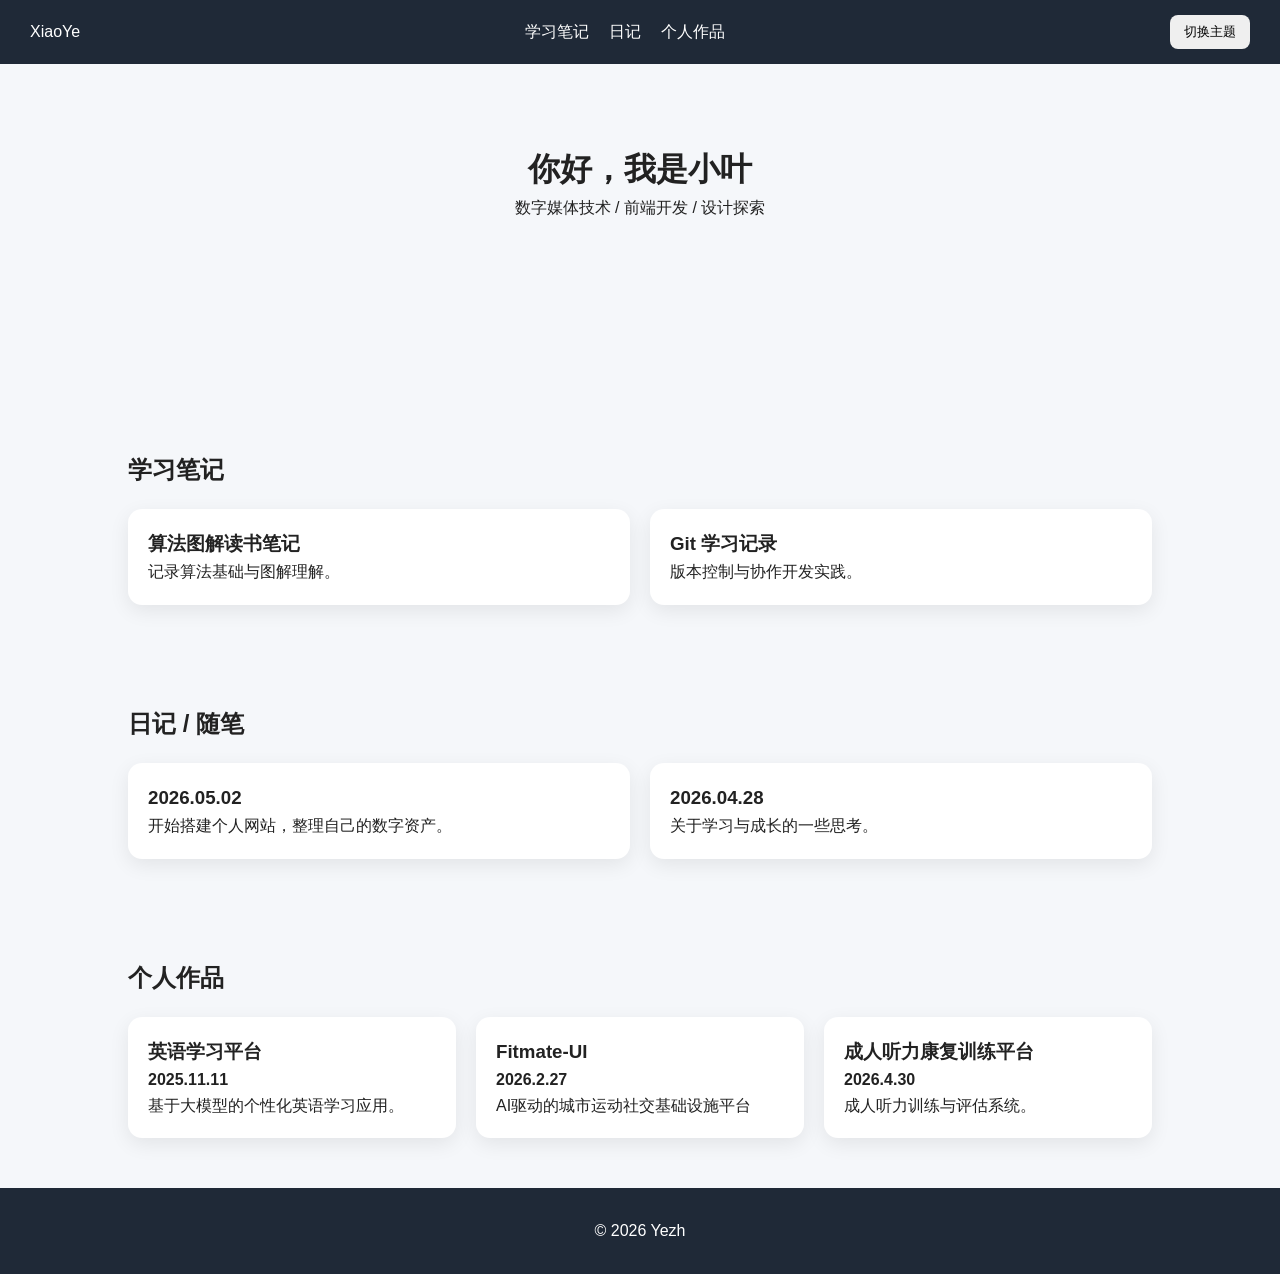
==== index.html @ 2d1a6ac1 "填充网页内容，为个人网站搭建做准备" ====
<!DOCTYPE html>
<html lang="zh-CN">
<head>
    <meta charset="UTF-8">
    <meta name="viewport" content="width=device-width, initial-scale=1.0">
    <title>Ye Portfolio</title>
    <link rel="stylesheet" href="style.css">
</head>
<body>
    <nav>
        <div class="logo">XiaoYe</div>
        <ul>
            <li><a href="#notes">学习笔记</a></li>
            <li><a href="#diary">日记</a></li>
            <li><a href="#works">个人作品</a></li>
        </ul>
        <button id="theme-toggle">切换主题</button>
    </nav>

    <header class="hero">
        <h1>你好，我是小叶</h1>
        <p>数字媒体技术 / 前端开发 / 设计探索</p>
    </header>

    <section id="projects">
       
    </section>

    <section id="notes">
        <h2>学习笔记</h2>
        <div class="card-grid">
            <div class="card">
                <h3>算法图解读书笔记</h3>
                <p>记录算法基础与图解理解。</p>
            </div>
            <div class="card">
                <h3>Git 学习记录</h3>
                <p>版本控制与协作开发实践。</p>
            </div>
        </div>
    </section>

    <section id="diary">
        <h2>日记 / 随笔</h2>
        <div class="card-grid">
            <div class="card">
                <h3>2026.05.02</h3>
                <p>开始搭建个人网站，整理自己的数字资产。</p>
            </div>
            <div class="card">
                <h3>2026.04.28</h3>
                <p>关于学习与成长的一些思考。</p>
            </div>
        </div>
    </section>

    <section id="works">
        <h2>个人作品</h2>
        <div class="card-grid">
            <div class="card">
                <h3>英语学习平台</h3>
                <h4>2025.11.11</h4>
                <p>基于大模型的个性化英语学习应用。</p>
            </div>
            <div class="card">
                <h3>Fitmate-UI</h3>
                <h4>2026.2.27</h4>
                <p>AI驱动的城市运动社交基础设施平台</p>
            </div>
            <div class="card">
                <h3>成人听力康复训练平台</h3>
                <h4>2026.4.30</h4>
                <p>成人听力训练与评估系统。</p>
            </div>
            
        </div>
    </section>
         
    <footer>
        <p>© 2026 Yezh</p>
    </footer>

    <script src="script.js"></script>
</body>
</html>
---- style.css ----
* {
    margin: 0;
    padding: 0;
    box-sizing: border-box;
}

body {
    font-family: -apple-system, BlinkMacSystemFont, sans-serif;
    background: #f5f7fa;
    color: #222;
    line-height: 1.6;
    transition: 0.3s;
}

nav {
    display: flex;
    justify-content: space-between;
    align-items: center;
    padding: 15px 30px;
    background: #1f2937;
    color: white;
    position: sticky;
    top: 0;
}

nav ul {
    display: flex;
    list-style: none;
    gap: 20px;
}

nav a {
    color: white;
    text-decoration: none;
}

button {
    padding: 8px 14px;
    border: none;
    border-radius: 8px;
    cursor: pointer;
}

.hero {
    text-align: center;
    padding: 80px 20px;
}

section {
    padding: 50px 10%;
}

h2 {
    margin-bottom: 20px;
}

.card-grid {
    display: grid;
    grid-template-columns: repeat(auto-fit,minmax(250px,1fr));
    gap: 20px;
}

.card {
    background: white;
    padding: 20px;
    border-radius: 14px;
    box-shadow: 0 6px 20px rgba(0,0,0,0.08);
    transition: 0.3s;
}

.card:hover {
    transform: translateY(-5px);
}

footer {
    text-align: center;
    padding: 30px;
    background: #1f2937;
    color: white;
}

.dark-mode {
    background: #111827;
    color: white;
}

.dark-mode .card {
    background: #1f2937;
    color: white;
}

.dark-mode nav,
.dark-mode footer {
    background: #000;
}
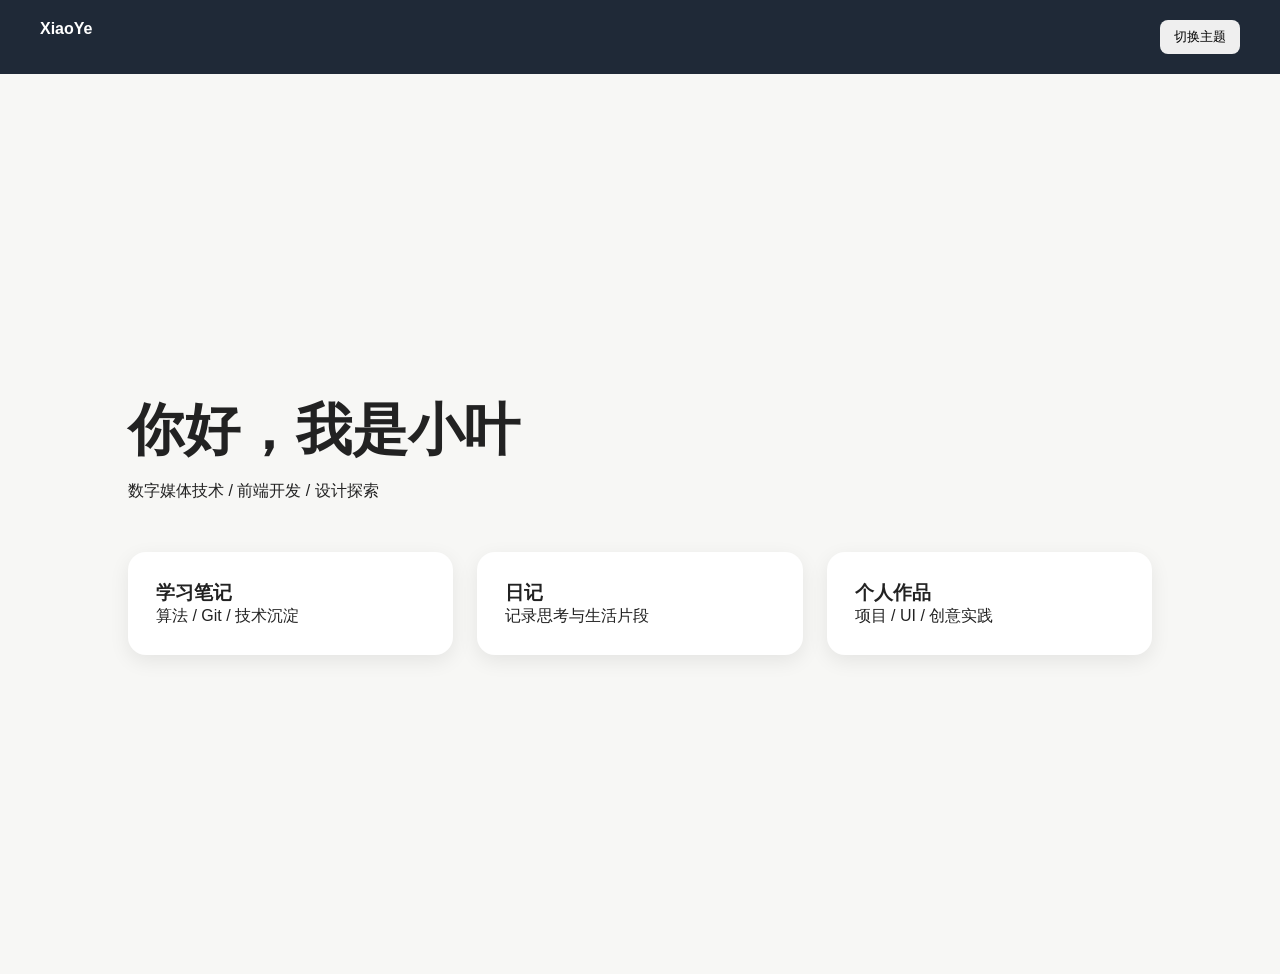
==== commit 73f4f955: "修改个人网页结构，完善三个入口的跳转" ====
--- a/index.html
+++ b/index.html
@@ -9,76 +9,32 @@
 <body>
     <nav>
         <div class="logo">XiaoYe</div>
-        <ul>
-            <li><a href="#notes">学习笔记</a></li>
-            <li><a href="#diary">日记</a></li>
-            <li><a href="#works">个人作品</a></li>
-        </ul>
         <button id="theme-toggle">切换主题</button>
     </nav>
 
     <header class="hero">
-        <h1>你好，我是小叶</h1>
-        <p>数字媒体技术 / 前端开发 / 设计探索</p>
+        <div class="hero-content">
+            <h1>你好，我是小叶</h1>
+            <p>数字媒体技术 / 前端开发 / 设计探索</p>
+        </div>
+
+        <div class="hero-nav-cards">
+            <a href="notes.html" class="hero-card">
+                <h3>学习笔记</h3>
+                <p>算法 / Git / 技术沉淀</p>
+            </a>
+
+            <a href="diary.html" class="hero-card">
+                <h3>日记</h3>
+                <p>记录思考与生活片段</p>
+            </a>
+
+            <a href="works.html" class="hero-card">
+                <h3>个人作品</h3>
+                <p>项目 / UI / 创意实践</p>
+            </a>
+        </div>
     </header>
-
-    <section id="projects">
-       
-    </section>
-
-    <section id="notes">
-        <h2>学习笔记</h2>
-        <div class="card-grid">
-            <div class="card">
-                <h3>算法图解读书笔记</h3>
-                <p>记录算法基础与图解理解。</p>
-            </div>
-            <div class="card">
-                <h3>Git 学习记录</h3>
-                <p>版本控制与协作开发实践。</p>
-            </div>
-        </div>
-    </section>
-
-    <section id="diary">
-        <h2>日记 / 随笔</h2>
-        <div class="card-grid">
-            <div class="card">
-                <h3>2026.05.02</h3>
-                <p>开始搭建个人网站，整理自己的数字资产。</p>
-            </div>
-            <div class="card">
-                <h3>2026.04.28</h3>
-                <p>关于学习与成长的一些思考。</p>
-            </div>
-        </div>
-    </section>
-
-    <section id="works">
-        <h2>个人作品</h2>
-        <div class="card-grid">
-            <div class="card">
-                <h3>英语学习平台</h3>
-                <h4>2025.11.11</h4>
-                <p>基于大模型的个性化英语学习应用。</p>
-            </div>
-            <div class="card">
-                <h3>Fitmate-UI</h3>
-                <h4>2026.2.27</h4>
-                <p>AI驱动的城市运动社交基础设施平台</p>
-            </div>
-            <div class="card">
-                <h3>成人听力康复训练平台</h3>
-                <h4>2026.4.30</h4>
-                <p>成人听力训练与评估系统。</p>
-            </div>
-            
-        </div>
-    </section>
-         
-    <footer>
-        <p>© 2026 Yezh</p>
-    </footer>
 
     <script src="script.js"></script>
 </body>
--- a/style.css
+++ b/style.css
@@ -6,32 +6,23 @@
 
 body {
     font-family: -apple-system, BlinkMacSystemFont, sans-serif;
-    background: #f5f7fa;
+    background: #f7f7f5;
     color: #222;
-    line-height: 1.6;
     transition: 0.3s;
 }
 
 nav {
     display: flex;
     justify-content: space-between;
-    align-items: center;
-    padding: 15px 30px;
+    padding: 20px 40px;
     background: #1f2937;
     color: white;
-    position: sticky;
-    top: 0;
 }
 
-nav ul {
-    display: flex;
-    list-style: none;
-    gap: 20px;
-}
-
-nav a {
+.logo {
     color: white;
     text-decoration: none;
+    font-weight: bold;
 }
 
 button {
@@ -42,41 +33,52 @@
 }
 
 .hero {
-    text-align: center;
-    padding: 80px 20px;
+    min-height: 100vh;
+    padding: 80px 10%;
+    display: flex;
+    flex-direction: column;
+    justify-content: center;
 }
 
-section {
-    padding: 50px 10%;
+.hero-content {
+    margin-bottom: 50px;
 }
 
-h2 {
-    margin-bottom: 20px;
+.hero-content h1 {
+    font-size: 56px;
+    margin-bottom: 12px;
+}
+
+.hero-nav-cards {
+    display: grid;
+    grid-template-columns: repeat(3, 1fr);
+    gap: 24px;
+}
+
+.hero-card,
+.card {
+    background: white;
+    padding: 28px;
+    border-radius: 18px;
+    text-decoration: none;
+    color: inherit;
+    box-shadow: 0 6px 20px rgba(0,0,0,0.08);
+    transition: 0.25s;
+}
+
+.hero-card:hover,
+.card:hover {
+    transform: translateY(-6px);
+}
+
+.page-section {
+    padding: 60px 10%;
 }
 
 .card-grid {
     display: grid;
+    gap: 20px;
     grid-template-columns: repeat(auto-fit,minmax(250px,1fr));
-    gap: 20px;
-}
-
-.card {
-    background: white;
-    padding: 20px;
-    border-radius: 14px;
-    box-shadow: 0 6px 20px rgba(0,0,0,0.08);
-    transition: 0.3s;
-}
-
-.card:hover {
-    transform: translateY(-5px);
-}
-
-footer {
-    text-align: center;
-    padding: 30px;
-    background: #1f2937;
-    color: white;
 }
 
 .dark-mode {
@@ -84,12 +86,12 @@
     color: white;
 }
 
+.dark-mode nav {
+    background: #000;
+}
+
+.dark-mode .hero-card,
 .dark-mode .card {
     background: #1f2937;
     color: white;
-}
-
-.dark-mode nav,
-.dark-mode footer {
-    background: #000;
 }
